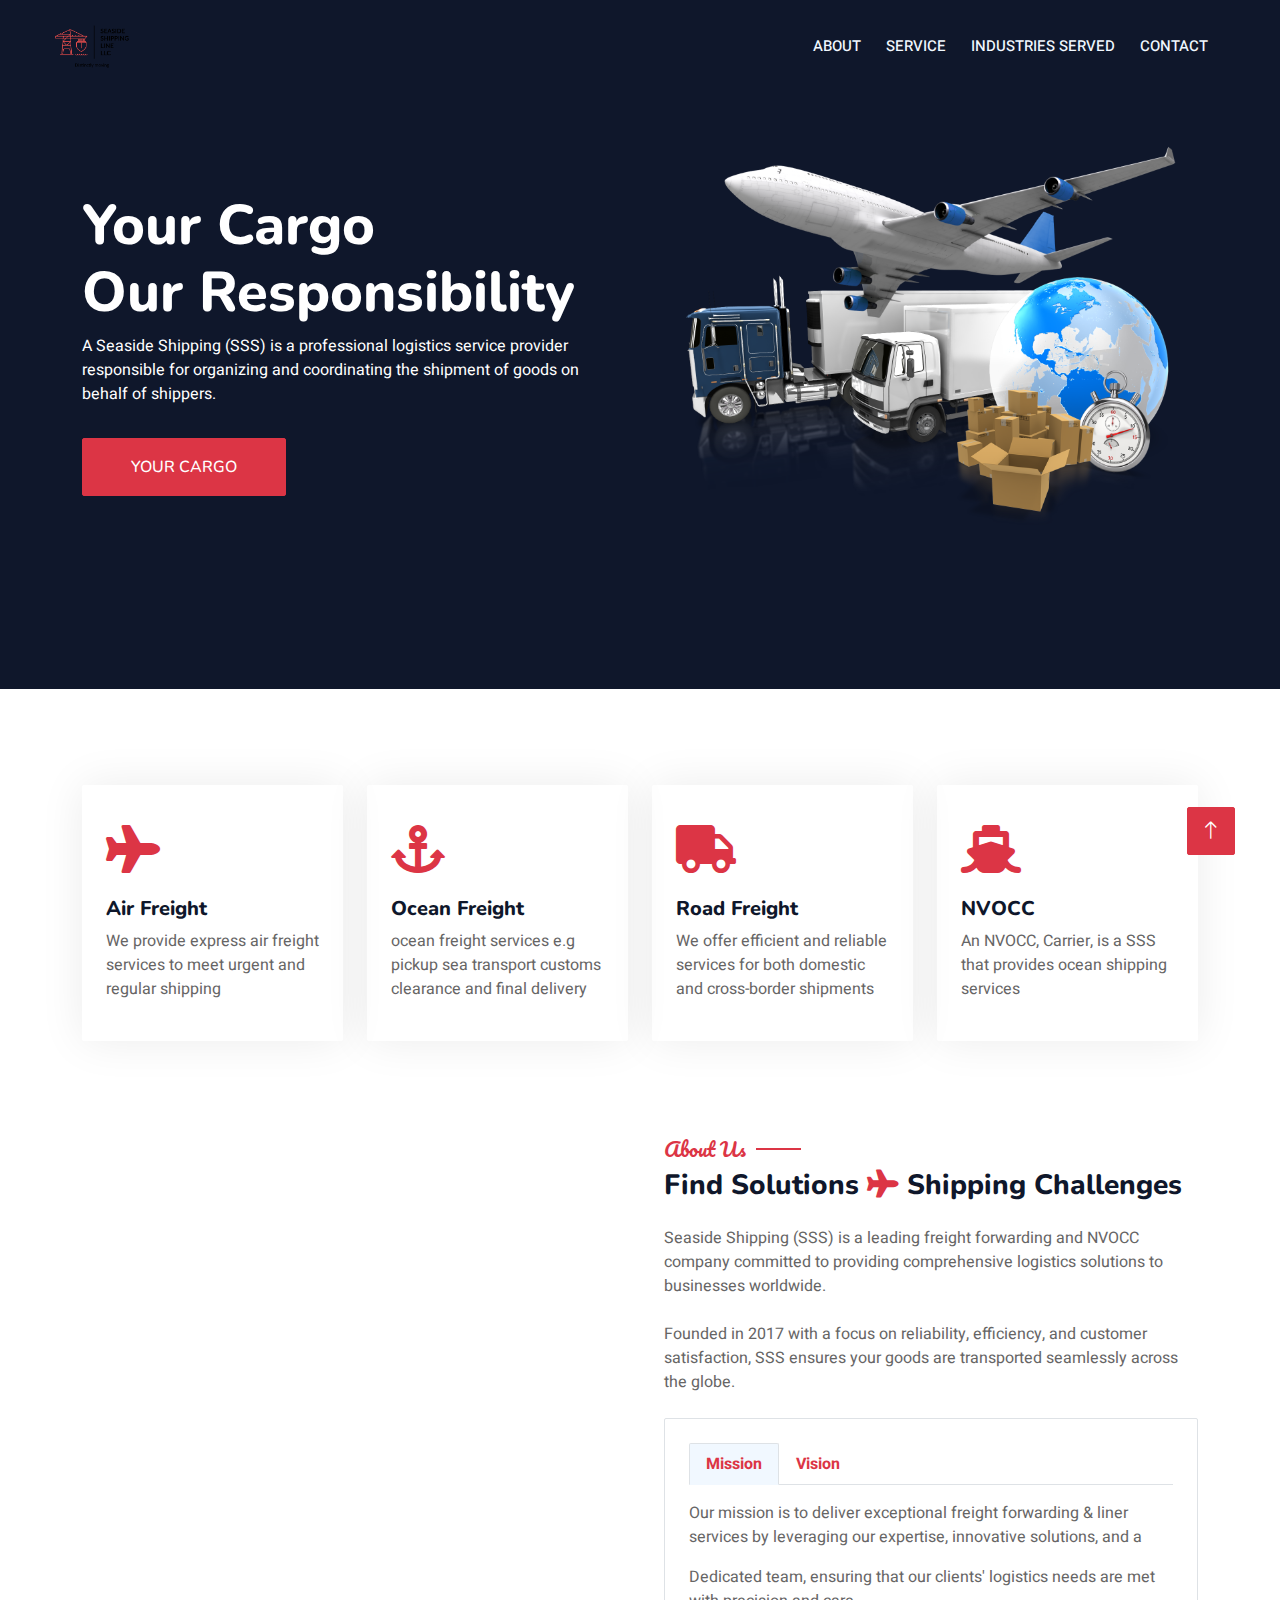
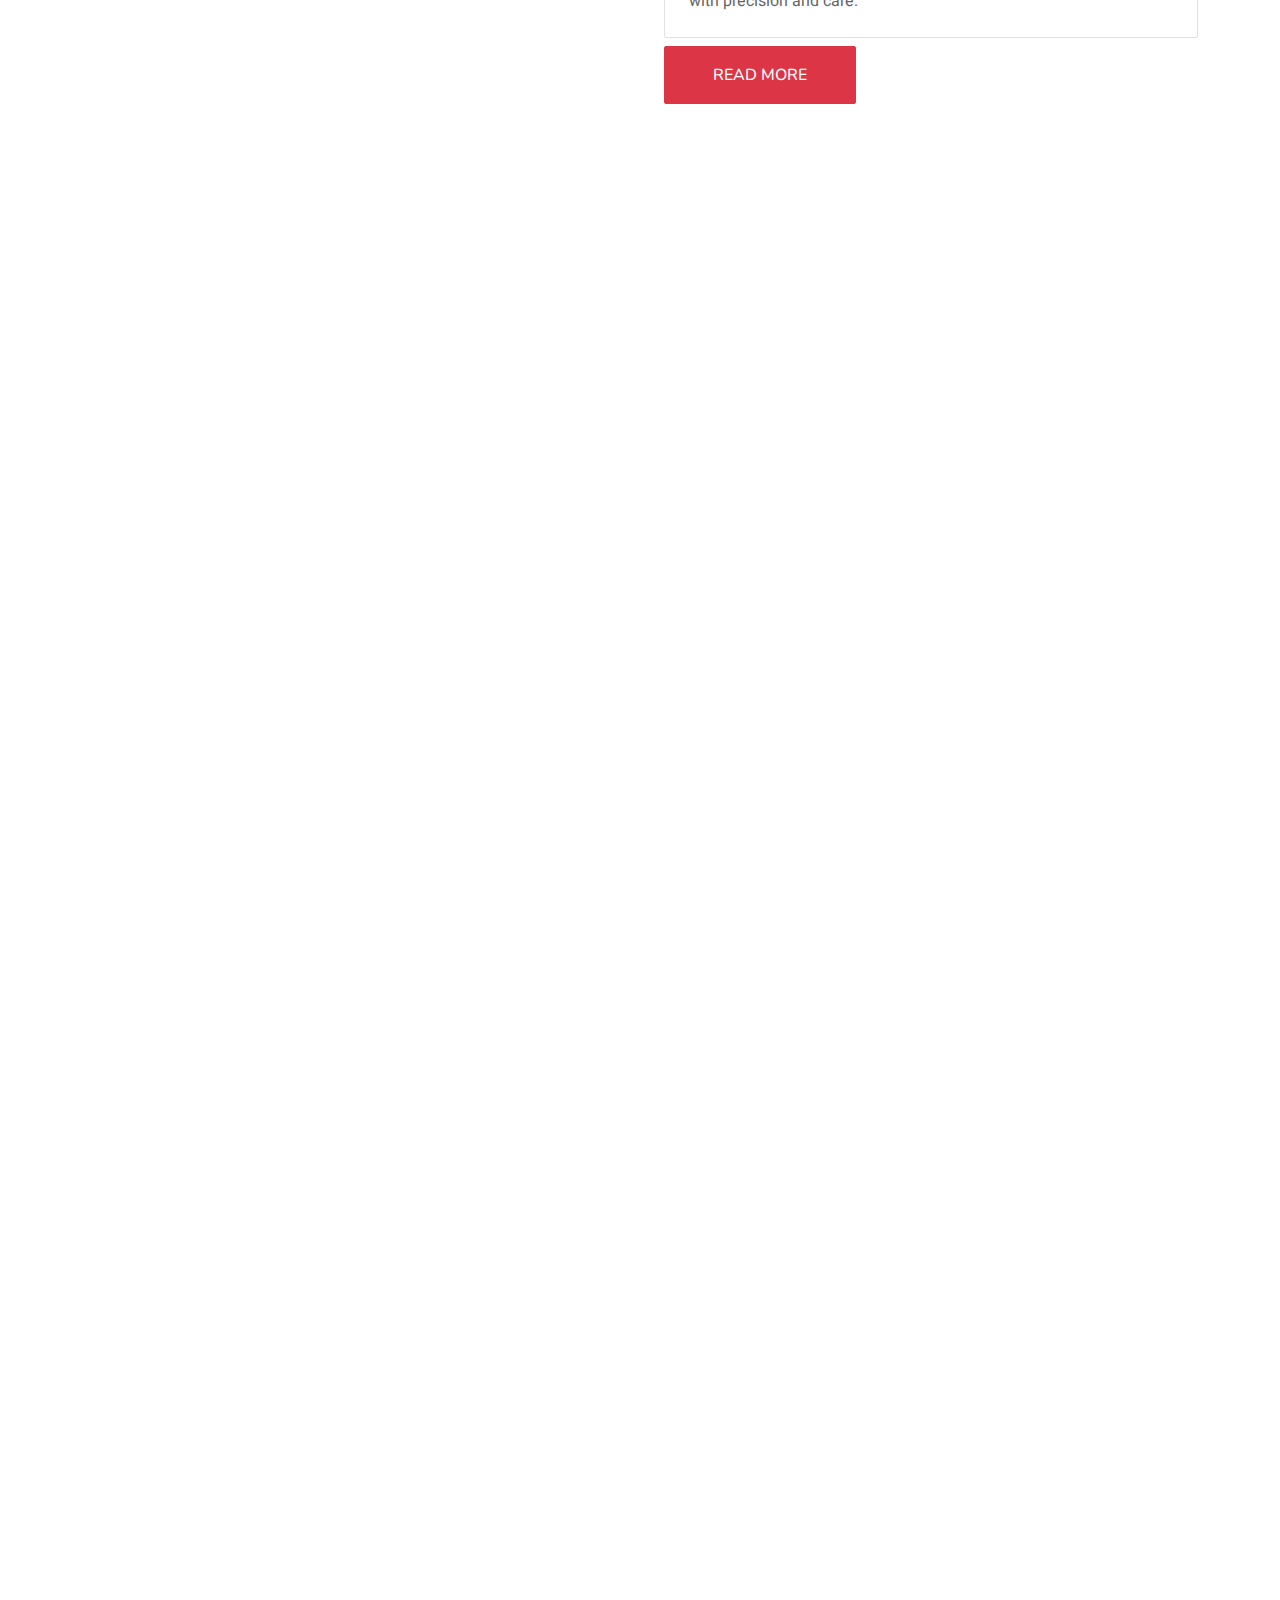
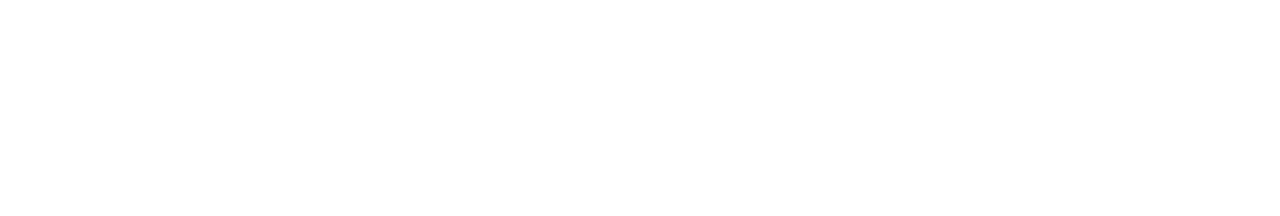
==== index.html @ ffabc904 "uploaded" ====
<!DOCTYPE html>
<html lang="en">

<head>
    <meta charset="utf-8">
    <title>Seaside Shipping</title>
    <meta content="width=device-width, initial-scale=1.0" name="viewport">
    <meta content="" name="keywords">
    <meta content="" name="description">

    <!-- Favicon -->
    <link href="img/favicon.ico" rel="icon">

    <!-- Google Web Fonts -->
    <link rel="preconnect" href="https://fonts.googleapis.com">
    <link rel="preconnect" href="https://fonts.gstatic.com" crossorigin>
    <link href="https://fonts.googleapis.com/css2?family=Heebo:wght@400;500;600&family=Nunito:wght@600;700;800&family=Pacifico&display=swap" rel="stylesheet">

    <!-- Icon Font Stylesheet -->
    <link href="https://cdnjs.cloudflare.com/ajax/libs/font-awesome/5.10.0/css/all.min.css" rel="stylesheet">
    <link href="https://cdn.jsdelivr.net/npm/bootstrap-icons@1.4.1/font/bootstrap-icons.css" rel="stylesheet">

    <!-- Libraries Stylesheet -->
    <link href="lib/animate/animate.min.css" rel="stylesheet">
    <link href="lib/owlcarousel/assets/owl.carousel.min.css" rel="stylesheet">
    <link href="lib/tempusdominus/css/tempusdominus-bootstrap-4.min.css" rel="stylesheet" />

    <!-- Customized Bootstrap Stylesheet -->
    <link href="css/bootstrap.min.css" rel="stylesheet">

    <!-- Template Stylesheet -->
    <link href="css/style.css" rel="stylesheet">
</head>

<body>
    <div class="container-xxl bg-white p-0">
        <!-- Spinner Start -->
        <div id="spinner" class="show bg-white position-fixed translate-middle w-100 vh-100 top-50 start-50 d-flex align-items-center justify-content-center">
            <div class="spinner-border text-danger" style="width: 3rem; height: 3rem;" role="status">
                <span class="sr-only">Loading...</span>
            </div>
        </div>
        <!-- Spinner End -->


        <!-- Navbar & Hero Start -->
        <div class="container-xxl position-relative p-0">
            <nav class="navbar navbar-expand-lg navbar-dark bg-white px-4 px-lg-5 py-3 py-lg-0">
                <a href="index.html" class="navbar-brand p-0">
                    <img src="img/seaside.png" alt="Logo" style="height: 50px;">
                    <!-- <img src="img/seaside.png" alt=""> -->
                    <!-- <h1 class="text-danger m-0"><i class="fa fa-ship me-3"></i>Seaside Shipping</h1> -->
                    <!-- <img src="img/logo.jpeg" alt="Logo"> -->
                </a>
                <button class="navbar-toggler" type="button" data-bs-toggle="collapse" data-bs-target="#navbarCollapse">
                    <span class="fa fa-bars"></span>
                </button>
                <div class="collapse navbar-collapse" id="navbarCollapse">
                    <div class="navbar-nav ms-auto py-0 pe-4">
                        <a href="about.html" class="nav-item nav-link">About</a>
                        <a href="service.html" class="nav-item nav-link">Service</a>
                        <a href="service.html#section" class="nav-item nav-link">Industries Served</a>
                        <!-- <div class="nav-item dropdown">
                            <a href="#" class="nav-link dropdown-toggle" data-bs-toggle="dropdown">Pages</a>
                            <div class="dropdown-menu m-0">
                                <a href="booking.html" class="dropdown-item">Booking</a>
                                <a href="team.html" class="dropdown-item">Our Team</a>
                                <a href="testimonial.html" class="dropdown-item">Testimonial</a>
                            </div>
                        </div> -->
                        <a href="contact.html" class="nav-item nav-link">Contact</a>
                    </div>
                    <!-- <a href="" class="btn btn-danger py-2 px-4">Book A Table</a> -->
                </div>
            </nav>

            <div class="container-xxl py-5 bg-dark hero-header mb-5">
                <div class="container my-5 py-5">
                    <div class="row align-items-center g-5">
                        <div class="col-lg-6 text-center text-lg-start">
                            <h1 class="display-4 text-white animated slideInLeft">Your Cargo<br>Our Responsibility</h1>
                            <p class="text-white animated slideInLeft mb-4 pb-2">A Seaside Shipping (SSS) is a professional logistics service provider responsible for organizing and coordinating the shipment of goods on behalf of shippers.</p>
                            <a href="" class="btn btn-danger py-sm-3 px-sm-5 me-3 animated slideInLeft">Your Cargo</a>
                        </div>
                        <div class="col-lg-6 text-center text-lg-end overflow-hidden">
                            <img class="img-fluid" src="img/hero.png" alt="">
                        </div>
                    </div>
                </div>
            </div>
        </div>
        <!-- Navbar & Hero End -->


        <!-- Service Start -->
        <div class="container-xxl py-5">
            <div class="container">
                <div class="row g-4">
                    <div class="col-lg-3 col-sm-6 wow fadeInUp" data-wow-delay="0.1s">
                        <div class="service-item rounded pt-3">
                            <div class="p-4">
                                <i class="fa fa-3x fa-plane text-danger mb-4"></i>
                                <h5> Air Freight</h5>
                                <p> We provide express air freight services to meet urgent and regular shipping</p>
                            </div>
                        </div>
                    </div>
                    <div class="col-lg-3 col-sm-6 wow fadeInUp" data-wow-delay="0.3s">
                        <div class="service-item rounded pt-3">
                            <div class="p-4">
                                <i class="fa fa-3x fa-anchor text-danger mb-4"></i>
                                <h5> Ocean Freight</h5>
                                <p>ocean freight services e.g pickup sea transport customs clearance and final delivery</p>
                            </div>
                        </div>
                    </div>
                    <div class="col-lg-3 col-sm-6 wow fadeInUp" data-wow-delay="0.5s">
                        <div class="service-item rounded pt-3">
                            <div class="p-4">
                                <i class="fa fa-3x fa-truck text-danger mb-4"></i>
                                <h5> Road Freight</h5>
                                <p> We offer efficient and reliable services for both domestic and cross-border shipments</p>
                            </div>
                        </div>
                    </div>
                    <div class="col-lg-3 col-sm-6 wow fadeInUp" data-wow-delay="0.7s">
                        <div class="service-item rounded pt-3">
                            <div class="p-4">
                                <i class="fa fa-3x fa-ship text-danger mb-4"></i>
                                <h5> NVOCC</h5>
                                <p>An NVOCC, Carrier, is a SSS that provides ocean shipping services</p>
                            </div>
                        </div>
                    </div>
                </div>
            </div>
        </div>
        <!-- Service End -->


        <!-- About Start -->
        <div class="container-xxl py-5">
            <div class="container">
                <div class="row g-5 align-items-center">
                    <div class="col-lg-6">
                        <div class="row g-3">
                            <div class="col-6 text-start">
                                <img class="img-fluid rounded w-100 wow zoomIn" data-wow-delay="0.1s" src="img/about-1.jpg">
                            </div>
                            <div class="col-6 text-start">
                                <img class="img-fluid rounded w-75 wow zoomIn" data-wow-delay="0.3s" src="img/about-2.jpg" style="margin-top: 25%;">
                            </div>
                            <div class="col-6 text-end">
                                <img class="img-fluid rounded w-75 wow zoomIn" data-wow-delay="0.5s" src="img/about-3.jpg">
                            </div>
                            <div class="col-6 text-end">
                                <img class="img-fluid rounded w-100 wow zoomIn" data-wow-delay="0.7s" src="img/about-4.jpg">
                            </div>
                        </div>
                    </div>
                    <div class="col-lg-6">
                        <h5 class="section-title ff-secondary text-start text-danger fw-normal">About Us</h5>
                        <h3 class="mb-4">Find Solutions <i class="fa fa-plane text-danger me-2"></i>Shipping Challenges</h3>
                        <p class="mb-4">Seaside Shipping (SSS) is a leading freight forwarding and NVOCC company committed to providing comprehensive logistics solutions to businesses worldwide.</p>
                        <p class="mb-4">Founded in 2017 with a focus on reliability, efficiency, and customer satisfaction, SSS ensures your goods are transported seamlessly across the globe.</p>
                            <div class="border rounded p-4">
                                <nav>
                                    <div class="nav nav-tabs mb-3" id="nav-tab" role="tablist">
                                        <!-- <button class="nav-link fw-semi-bold active" id="nav-story-tab" data-bs-toggle="tab" data-bs-target="#nav-story" type="button" role="tab" aria-controls="nav-story" aria-selected="true">Story</button> -->
                                        <button class="nav-link fw-semi-bold text-danger active" id="nav-mission-tab" data-bs-toggle="tab" data-bs-target="#nav-mission" type="button" role="tab" aria-controls="nav-mission" aria-selected="true">Mission</button>
                                        <button class="nav-link fw-semi-bold text-danger" id="nav-vision-tab" data-bs-toggle="tab" data-bs-target="#nav-vision" type="button" role="tab" aria-controls="nav-vision" aria-selected="false">Vision</button>
                                    </div>
                                </nav>
                                <div class="tab-content" id="nav-tabContent">
                                    <div class="tab-pane fade show active" id="nav-mission" role="tabpanel" aria-labelledby="nav-mission-tab">
                                        <p>Our mission is to deliver exceptional freight forwarding & liner services by leveraging our expertise, innovative solutions, and a</p>
                                        <p class="mb-0">Dedicated team, ensuring that our clients' logistics needs are met with precision and care.</p>
                                    </div>
                                    <div class="tab-pane fade" id="nav-vision" role="tabpanel" aria-labelledby="nav-vision-tab">
                                        <p>To be the preferred world class freight forwarding & NVOCC partner globally, known for our reliability, efficiency, and customer-centric approach.</p>
                                        <p class="mb-0">We are continuously enhancing our skills and knowledge to cater to the diverse needs of our customers.</p>
                                    </div>
                                </div>
                            </div>
                        <a class="btn btn-danger py-3 px-5 mt-2" href="about.html">Read More</a>
                    </div>
                </div>
            </div>
        </div>
        <!-- About End -->


        <!-- Team Start -->
        <div class="container-xxl pt-5 pb-3">
            <div class="container">
                <div class="text-center wow fadeInUp" data-wow-delay="0.1s">
                    <h5 class="section-title ff-secondary text-center text-danger fw-normal">Our Services</h5>
                    <h1 class="mb-5">Explore Our Services</h1>
                </div>
                <div class="row g-4">
                    <div class="col-lg-3 col-md-6 wow fadeInUp" data-wow-delay="0.1s">
                        <div class="team-item text-center rounded overflow-hidden">
                            <div class="rounded-circle overflow-hidden m-4">
                                <img class="img-fluid" src="img/team-1.jpg" alt="">
                            </div>
                            <h5 class="mb-0">International</h5>
                            <small>Air Transport</small>
                            <div class="d-flex justify-content-center mt-3">
                                <!-- <a class="btn btn-square btn-danger mx-1" href=""><i class="fab fa-facebook-f"></i></a>
                                <a class="btn btn-square btn-danger mx-1" href=""><i class="fab fa-twitter"></i></a>
                                <a class="btn btn-square btn-danger mx-1" href=""><i class="fab fa-instagram"></i></a> -->
                            </div>
                        </div>
                    </div>
                    <div class="col-lg-3 col-md-6 wow fadeInUp" data-wow-delay="0.3s">
                        <div class="team-item text-center rounded overflow-hidden">
                            <div class="rounded-circle overflow-hidden m-4">
                                <img class="img-fluid" src="img/team-2.jpg" alt="">
                            </div>
                            <h5 class="mb-0">International</h5>
                            <small>Shipping</small>
                            <div class="d-flex justify-content-center mt-3">
                                <!-- <a class="btn btn-square btn-danger mx-1" href=""><i class="fab fa-facebook-f"></i></a>
                                <a class="btn btn-square btn-danger mx-1" href=""><i class="fab fa-twitter"></i></a>
                                <a class="btn btn-square btn-danger mx-1" href=""><i class="fab fa-instagram"></i></a> -->
                            </div>
                        </div>
                    </div>
                    <div class="col-lg-3 col-md-6 wow fadeInUp" data-wow-delay="0.5s">
                        <div class="team-item text-center rounded overflow-hidden">
                            <div class="rounded-circle overflow-hidden m-4">
                                <img class="img-fluid" src="img/team-3.jpg" alt="">
                            </div>
                            <h5 class="mb-0">Cross-border</h5>
                            <small>Electricity Business</small>
                            <!-- <div class="d-flex justify-content-center mt-3">
                                <a class="btn btn-square btn-danger mx-1" href=""><i class="fab fa-facebook-f"></i></a>
                                <a class="btn btn-square btn-danger mx-1" href=""><i class="fab fa-twitter"></i></a>
                                <a class="btn btn-square btn-danger mx-1" href=""><i class="fab fa-instagram"></i></a>
                            </div> -->
                        </div>
                    </div>
                    <div class="col-lg-3 col-md-6 wow fadeInUp" data-wow-delay="0.7s">
                        <div class="team-item text-center rounded overflow-hidden">
                            <div class="rounded-circle overflow-hidden m-4">
                                <img class="img-fluid" src="img/team-4.jpg" alt="">
                            </div>
                            <h5 class="mb-0">Warehousing</h5>
                            <small>Logistics</small>
                            <!-- <div class="d-flex justify-content-center mt-3">
                                <a class="btn btn-square btn-danger mx-1" href=""><i class="fab fa-facebook-f"></i></a>
                                <a class="btn btn-square btn-danger mx-1" href=""><i class="fab fa-twitter"></i></a>
                                <a class="btn btn-square btn-danger mx-1" href=""><i class="fab fa-instagram"></i></a>
                            </div> -->
                        </div>
                    </div>
                </div>
            </div>
        </div>
        <!-- Team End -->


        <!-- Menu Start -->
        <!-- <div class="container-xxl py-5">
            <div class="container">
                <div class="text-center wow fadeInUp" data-wow-delay="0.1s">
                    <h5 class="section-title ff-secondary text-center text-danger fw-normal">Food Menu</h5>
                    <h1 class="mb-5">Most Popular Items</h1>
                </div>
                <div class="tab-class text-center wow fadeInUp" data-wow-delay="0.1s">
                    <ul class="nav nav-pills d-inline-flex justify-content-center border-bottom mb-5">
                        <li class="nav-item">
                            <a class="d-flex align-items-center text-start mx-3 ms-0 pb-3 active" data-bs-toggle="pill" href="#tab-1">
                                <i class="fa fa-coffee fa-2x text-danger"></i>
                                <div class="ps-3">
                                    <small class="text-body">Popular</small>
                                    <h6 class="mt-n1 mb-0">Breakfast</h6>
                                </div>
                            </a>
                        </li>
                        <li class="nav-item">
                            <a class="d-flex align-items-center text-start mx-3 pb-3" data-bs-toggle="pill" href="#tab-2">
                                <i class="fa fa-hamburger fa-2x text-danger"></i>
                                <div class="ps-3">
                                    <small class="text-body">Special</small>
                                    <h6 class="mt-n1 mb-0">Launch</h6>
                                </div>
                            </a>
                        </li>
                        <li class="nav-item">
                            <a class="d-flex align-items-center text-start mx-3 me-0 pb-3" data-bs-toggle="pill" href="#tab-3">
                                <i class="fa fa-utensils fa-2x text-danger"></i>
                                <div class="ps-3">
                                    <small class="text-body">Lovely</small>
                                    <h6 class="mt-n1 mb-0">Dinner</h6>
                                </div>
                            </a>
                        </li>
                    </ul>
                    <div class="tab-content">
                        <div id="tab-1" class="tab-pane fade show p-0 active">
                            <div class="row g-4">
                                <div class="col-lg-6">
                                    <div class="d-flex align-items-center">
                                        <img class="flex-shrink-0 img-fluid rounded" src="img/menu-1.jpg" alt="" style="width: 80px;">
                                        <div class="w-100 d-flex flex-column text-start ps-4">
                                            <h5 class="d-flex justify-content-between border-bottom pb-2">
                                                <span>Chicken Burger</span>
                                                <span class="text-danger">$115</span>
                                            </h5>
                                            <small class="fst-italic">Ipsum ipsum clita erat amet dolor justo diam</small>
                                        </div>
                                    </div>
                                </div>
                                <div class="col-lg-6">
                                    <div class="d-flex align-items-center">
                                        <img class="flex-shrink-0 img-fluid rounded" src="img/menu-2.jpg" alt="" style="width: 80px;">
                                        <div class="w-100 d-flex flex-column text-start ps-4">
                                            <h5 class="d-flex justify-content-between border-bottom pb-2">
                                                <span>Chicken Burger</span>
                                                <span class="text-danger">$115</span>
                                            </h5>
                                            <small class="fst-italic">Ipsum ipsum clita erat amet dolor justo diam</small>
                                        </div>
                                    </div>
                                </div>
                                <div class="col-lg-6">
                                    <div class="d-flex align-items-center">
                                        <img class="flex-shrink-0 img-fluid rounded" src="img/menu-3.jpg" alt="" style="width: 80px;">
                                        <div class="w-100 d-flex flex-column text-start ps-4">
                                            <h5 class="d-flex justify-content-between border-bottom pb-2">
                                                <span>Chicken Burger</span>
                                                <span class="text-danger">$115</span>
                                            </h5>
                                            <small class="fst-italic">Ipsum ipsum clita erat amet dolor justo diam</small>
                                        </div>
                                    </div>
                                </div>
                                <div class="col-lg-6">
                                    <div class="d-flex align-items-center">
                                        <img class="flex-shrink-0 img-fluid rounded" src="img/menu-4.jpg" alt="" style="width: 80px;">
                                        <div class="w-100 d-flex flex-column text-start ps-4">
                                            <h5 class="d-flex justify-content-between border-bottom pb-2">
                                                <span>Chicken Burger</span>
                                                <span class="text-danger">$115</span>
                                            </h5>
                                            <small class="fst-italic">Ipsum ipsum clita erat amet dolor justo diam</small>
                                        </div>
                                    </div>
                                </div>
                                <div class="col-lg-6">
                                    <div class="d-flex align-items-center">
                                        <img class="flex-shrink-0 img-fluid rounded" src="img/menu-5.jpg" alt="" style="width: 80px;">
                                        <div class="w-100 d-flex flex-column text-start ps-4">
                                            <h5 class="d-flex justify-content-between border-bottom pb-2">
                                                <span>Chicken Burger</span>
                                                <span class="text-danger">$115</span>
                                            </h5>
                                            <small class="fst-italic">Ipsum ipsum clita erat amet dolor justo diam</small>
                                        </div>
                                    </div>
                                </div>
                                <div class="col-lg-6">
                                    <div class="d-flex align-items-center">
                                        <img class="flex-shrink-0 img-fluid rounded" src="img/menu-6.jpg" alt="" style="width: 80px;">
                                        <div class="w-100 d-flex flex-column text-start ps-4">
                                            <h5 class="d-flex justify-content-between border-bottom pb-2">
                                                <span>Chicken Burger</span>
                                                <span class="text-danger">$115</span>
                                            </h5>
                                            <small class="fst-italic">Ipsum ipsum clita erat amet dolor justo diam</small>
                                        </div>
                                    </div>
                                </div>
                                <div class="col-lg-6">
                                    <div class="d-flex align-items-center">
                                        <img class="flex-shrink-0 img-fluid rounded" src="img/menu-7.jpg" alt="" style="width: 80px;">
                                        <div class="w-100 d-flex flex-column text-start ps-4">
                                            <h5 class="d-flex justify-content-between border-bottom pb-2">
                                                <span>Chicken Burger</span>
                                                <span class="text-danger">$115</span>
                                            </h5>
                                            <small class="fst-italic">Ipsum ipsum clita erat amet dolor justo diam</small>
                                        </div>
                                    </div>
                                </div>
                                <div class="col-lg-6">
                                    <div class="d-flex align-items-center">
                                        <img class="flex-shrink-0 img-fluid rounded" src="img/menu-8.jpg" alt="" style="width: 80px;">
                                        <div class="w-100 d-flex flex-column text-start ps-4">
                                            <h5 class="d-flex justify-content-between border-bottom pb-2">
                                                <span>Chicken Burger</span>
                                                <span class="text-danger">$115</span>
                                            </h5>
                                            <small class="fst-italic">Ipsum ipsum clita erat amet dolor justo diam</small>
                                        </div>
                                    </div>
                                </div>
                            </div>
                        </div>
                        <div id="tab-2" class="tab-pane fade show p-0">
                            <div class="row g-4">
                                <div class="col-lg-6">
                                    <div class="d-flex align-items-center">
                                        <img class="flex-shrink-0 img-fluid rounded" src="img/menu-1.jpg" alt="" style="width: 80px;">
                                        <div class="w-100 d-flex flex-column text-start ps-4">
                                            <h5 class="d-flex justify-content-between border-bottom pb-2">
                                                <span>Chicken Burger</span>
                                                <span class="text-danger">$115</span>
                                            </h5>
                                            <small class="fst-italic">Ipsum ipsum clita erat amet dolor justo diam</small>
                                        </div>
                                    </div>
                                </div>
                                <div class="col-lg-6">
                                    <div class="d-flex align-items-center">
                                        <img class="flex-shrink-0 img-fluid rounded" src="img/menu-2.jpg" alt="" style="width: 80px;">
                                        <div class="w-100 d-flex flex-column text-start ps-4">
                                            <h5 class="d-flex justify-content-between border-bottom pb-2">
                                                <span>Chicken Burger</span>
                                                <span class="text-danger">$115</span>
                                            </h5>
                                            <small class="fst-italic">Ipsum ipsum clita erat amet dolor justo diam</small>
                                        </div>
                                    </div>
                                </div>
                                <div class="col-lg-6">
                                    <div class="d-flex align-items-center">
                                        <img class="flex-shrink-0 img-fluid rounded" src="img/menu-3.jpg" alt="" style="width: 80px;">
                                        <div class="w-100 d-flex flex-column text-start ps-4">
                                            <h5 class="d-flex justify-content-between border-bottom pb-2">
                                                <span>Chicken Burger</span>
                                                <span class="text-danger">$115</span>
                                            </h5>
                                            <small class="fst-italic">Ipsum ipsum clita erat amet dolor justo diam</small>
                                        </div>
                                    </div>
                                </div>
                                <div class="col-lg-6">
                                    <div class="d-flex align-items-center">
                                        <img class="flex-shrink-0 img-fluid rounded" src="img/menu-4.jpg" alt="" style="width: 80px;">
                                        <div class="w-100 d-flex flex-column text-start ps-4">
                                            <h5 class="d-flex justify-content-between border-bottom pb-2">
                                                <span>Chicken Burger</span>
                                                <span class="text-danger">$115</span>
                                            </h5>
                                            <small class="fst-italic">Ipsum ipsum clita erat amet dolor justo diam</small>
                                        </div>
                                    </div>
                                </div>
                                <div class="col-lg-6">
                                    <div class="d-flex align-items-center">
                                        <img class="flex-shrink-0 img-fluid rounded" src="img/menu-5.jpg" alt="" style="width: 80px;">
                                        <div class="w-100 d-flex flex-column text-start ps-4">
                                            <h5 class="d-flex justify-content-between border-bottom pb-2">
                                                <span>Chicken Burger</span>
                                                <span class="text-danger">$115</span>
                                            </h5>
                                            <small class="fst-italic">Ipsum ipsum clita erat amet dolor justo diam</small>
                                        </div>
                                    </div>
                                </div>
                                <div class="col-lg-6">
                                    <div class="d-flex align-items-center">
                                        <img class="flex-shrink-0 img-fluid rounded" src="img/menu-6.jpg" alt="" style="width: 80px;">
                                        <div class="w-100 d-flex flex-column text-start ps-4">
                                            <h5 class="d-flex justify-content-between border-bottom pb-2">
                                                <span>Chicken Burger</span>
                                                <span class="text-danger">$115</span>
                                            </h5>
                                            <small class="fst-italic">Ipsum ipsum clita erat amet dolor justo diam</small>
                                        </div>
                                    </div>
                                </div>
                                <div class="col-lg-6">
                                    <div class="d-flex align-items-center">
                                        <img class="flex-shrink-0 img-fluid rounded" src="img/menu-7.jpg" alt="" style="width: 80px;">
                                        <div class="w-100 d-flex flex-column text-start ps-4">
                                            <h5 class="d-flex justify-content-between border-bottom pb-2">
                                                <span>Chicken Burger</span>
                                                <span class="text-danger">$115</span>
                                            </h5>
                                            <small class="fst-italic">Ipsum ipsum clita erat amet dolor justo diam</small>
                                        </div>
                                    </div>
                                </div>
                                <div class="col-lg-6">
                                    <div class="d-flex align-items-center">
                                        <img class="flex-shrink-0 img-fluid rounded" src="img/menu-8.jpg" alt="" style="width: 80px;">
                                        <div class="w-100 d-flex flex-column text-start ps-4">
                                            <h5 class="d-flex justify-content-between border-bottom pb-2">
                                                <span>Chicken Burger</span>
                                                <span class="text-danger">$115</span>
                                            </h5>
                                            <small class="fst-italic">Ipsum ipsum clita erat amet dolor justo diam</small>
                                        </div>
                                    </div>
                                </div>
                            </div>
                        </div>
                        <div id="tab-3" class="tab-pane fade show p-0">
                            <div class="row g-4">
                                <div class="col-lg-6">
                                    <div class="d-flex align-items-center">
                                        <img class="flex-shrink-0 img-fluid rounded" src="img/menu-1.jpg" alt="" style="width: 80px;">
                                        <div class="w-100 d-flex flex-column text-start ps-4">
                                            <h5 class="d-flex justify-content-between border-bottom pb-2">
                                                <span>Chicken Burger</span>
                                                <span class="text-danger">$115</span>
                                            </h5>
                                            <small class="fst-italic">Ipsum ipsum clita erat amet dolor justo diam</small>
                                        </div>
                                    </div>
                                </div>
                                <div class="col-lg-6">
                                    <div class="d-flex align-items-center">
                                        <img class="flex-shrink-0 img-fluid rounded" src="img/menu-2.jpg" alt="" style="width: 80px;">
                                        <div class="w-100 d-flex flex-column text-start ps-4">
                                            <h5 class="d-flex justify-content-between border-bottom pb-2">
                                                <span>Chicken Burger</span>
                                                <span class="text-danger">$115</span>
                                            </h5>
                                            <small class="fst-italic">Ipsum ipsum clita erat amet dolor justo diam</small>
                                        </div>
                                    </div>
                                </div>
                                <div class="col-lg-6">
                                    <div class="d-flex align-items-center">
                                        <img class="flex-shrink-0 img-fluid rounded" src="img/menu-3.jpg" alt="" style="width: 80px;">
                                        <div class="w-100 d-flex flex-column text-start ps-4">
                                            <h5 class="d-flex justify-content-between border-bottom pb-2">
                                                <span>Chicken Burger</span>
                                                <span class="text-danger">$115</span>
                                            </h5>
                                            <small class="fst-italic">Ipsum ipsum clita erat amet dolor justo diam</small>
                                        </div>
                                    </div>
                                </div>
                                <div class="col-lg-6">
                                    <div class="d-flex align-items-center">
                                        <img class="flex-shrink-0 img-fluid rounded" src="img/menu-4.jpg" alt="" style="width: 80px;">
                                        <div class="w-100 d-flex flex-column text-start ps-4">
                                            <h5 class="d-flex justify-content-between border-bottom pb-2">
                                                <span>Chicken Burger</span>
                                                <span class="text-danger">$115</span>
                                            </h5>
                                            <small class="fst-italic">Ipsum ipsum clita erat amet dolor justo diam</small>
                                        </div>
                                    </div>
                                </div>
                                <div class="col-lg-6">
                                    <div class="d-flex align-items-center">
                                        <img class="flex-shrink-0 img-fluid rounded" src="img/menu-5.jpg" alt="" style="width: 80px;">
                                        <div class="w-100 d-flex flex-column text-start ps-4">
                                            <h5 class="d-flex justify-content-between border-bottom pb-2">
                                                <span>Chicken Burger</span>
                                                <span class="text-danger">$115</span>
                                            </h5>
                                            <small class="fst-italic">Ipsum ipsum clita erat amet dolor justo diam</small>
                                        </div>
                                    </div>
                                </div>
                                <div class="col-lg-6">
                                    <div class="d-flex align-items-center">
                                        <img class="flex-shrink-0 img-fluid rounded" src="img/menu-6.jpg" alt="" style="width: 80px;">
                                        <div class="w-100 d-flex flex-column text-start ps-4">
                                            <h5 class="d-flex justify-content-between border-bottom pb-2">
                                                <span>Chicken Burger</span>
                                                <span class="text-danger">$115</span>
                                            </h5>
                                            <small class="fst-italic">Ipsum ipsum clita erat amet dolor justo diam</small>
                                        </div>
                                    </div>
                                </div>
                                <div class="col-lg-6">
                                    <div class="d-flex align-items-center">
                                        <img class="flex-shrink-0 img-fluid rounded" src="img/menu-7.jpg" alt="" style="width: 80px;">
                                        <div class="w-100 d-flex flex-column text-start ps-4">
                                            <h5 class="d-flex justify-content-between border-bottom pb-2">
                                                <span>Chicken Burger</span>
                                                <span class="text-danger">$115</span>
                                            </h5>
                                            <small class="fst-italic">Ipsum ipsum clita erat amet dolor justo diam</small>
                                        </div>
                                    </div>
                                </div>
                                <div class="col-lg-6">
                                    <div class="d-flex align-items-center">
                                        <img class="flex-shrink-0 img-fluid rounded" src="img/menu-8.jpg" alt="" style="width: 80px;">
                                        <div class="w-100 d-flex flex-column text-start ps-4">
                                            <h5 class="d-flex justify-content-between border-bottom pb-2">
                                                <span>Chicken Burger</span>
                                                <span class="text-danger">$115</span>
                                            </h5>
                                            <small class="fst-italic">Ipsum ipsum clita erat amet dolor justo diam</small>
                                        </div>
                                    </div>
                                </div>
                            </div>
                        </div>
                    </div>
                </div>
            </div>
        </div> -->
        <!-- Menu End -->


        <!-- Reservation Start -->
        <div class="container-xxl py-5 px-0 wow fadeInUp" data-wow-delay="0.1s">
            <div class="row g-0">
                <div class="col-md-6">
                    <div class="video">
                        <button type="button" class="btn-play" data-bs-toggle="modal" data-src="https://www.youtube.com/embed/DWRcNpR6Kdc" data-bs-target="#videoModal">
                            <span></span>
                        </button>
                    </div>
                </div>
                <div class="col-md-6 bg-dark d-flex align-items-center">
                    <div class="p-5 wow fadeInUp" data-wow-delay="0.2s">
                        <h5 class="section-title ff-secondary text-start text-danger fw-normal">Reservation</h5>
                        <h1 class="text-white mb-4">Book A Shipping Online</h1>
                        <form>
                            <div class="row g-3">
                                <div class="col-md-6">
                                    <div class="form-floating">
                                        <input type="text" class="form-control" id="name" placeholder="Your Name">
                                        <label for="name">Your Name</label>
                                    </div>
                                </div>
                                <div class="col-md-6">
                                    <div class="form-floating">
                                        <input type="email" class="form-control" id="email" placeholder="Your Email">
                                        <label for="email">Your Email</label>
                                    </div>
                                </div>
                                <div class="col-md-6">
                                    <div class="form-floating date" id="date3" data-target-input="nearest">
                                        <input type="text" class="form-control datetimepicker-input" id="datetime" placeholder="Date & Time" data-target="#date3" data-toggle="datetimepicker" />
                                        <label for="datetime">Date & Time</label>
                                    </div>
                                </div>
                                <div class="col-md-6">
                                    <div class="form-floating">
                                        <input type="phone" class="form-control" id="phone" placeholder="Phone Number">
                                        <label for="phone">Your Number</label>
                                    </div>
                                </div>
                                <!-- <div class="col-md-6">
                                    <div class="form-floating">
                                        <select class="form-select" id="select1">
                                          <option value="1">People 1</option>
                                          <option value="2">People 2</option>
                                          <option value="3">People 3</option>
                                        </select>
                                        <label for="select1">No Of People</label>
                                      </div>
                                </div> -->
                                <div class="col-12">
                                    <div class="form-floating">
                                        <textarea class="form-control" placeholder="Special Request" id="message" style="height: 100px"></textarea>
                                        <label for="message">Special Request</label>
                                    </div>
                                </div>
                                <div class="col-12">
                                    <button class="btn btn-danger w-100 py-3" type="submit">Book Now</button>
                                </div>
                            </div>
                        </form>
                    </div>
                </div>
            </div>
        </div>

        <div class="modal fade" id="videoModal" tabindex="-1" aria-labelledby="exampleModalLabel" aria-hidden="true">
            <div class="modal-dialog">
                <div class="modal-content rounded-0">
                    <div class="modal-header">
                        <h5 class="modal-title" id="exampleModalLabel">Youtube Video</h5>
                        <button type="button" class="btn-close" data-bs-dismiss="modal" aria-label="Close"></button>
                    </div>
                    <div class="modal-body">
                        <!-- 16:9 aspect ratio -->
                        <div class="ratio ratio-16x9">
                            <iframe class="embed-responsive-item" src="" id="video" allowfullscreen allowscriptaccess="always"
                                allow="autoplay"></iframe>
                        </div>
                    </div>
                </div>
            </div>
        </div>
        <!-- Reservation Start -->


        <!-- Team Start -->
        <!-- <div class="container-xxl pt-5 pb-3">
            <div class="container">
                <div class="text-center wow fadeInUp" data-wow-delay="0.1s">
                    <h5 class="section-title ff-secondary text-center text-danger fw-normal">Team Members</h5>
                    <h1 class="mb-5">Our Master Chefs</h1>
                </div>
                <div class="row g-4">
                    <div class="col-lg-3 col-md-6 wow fadeInUp" data-wow-delay="0.1s">
                        <div class="team-item text-center rounded overflow-hidden">
                            <div class="rounded-circle overflow-hidden m-4">
                                <img class="img-fluid" src="img/team-1.jpg" alt="">
                            </div>
                            <h5 class="mb-0">Full Name</h5>
                            <small>Designation</small>
                            <div class="d-flex justify-content-center mt-3">
                                <a class="btn btn-square btn-danger mx-1" href=""><i class="fab fa-facebook-f"></i></a>
                                <a class="btn btn-square btn-danger mx-1" href=""><i class="fab fa-twitter"></i></a>
                                <a class="btn btn-square btn-danger mx-1" href=""><i class="fab fa-instagram"></i></a>
                            </div>
                        </div>
                    </div>
                    <div class="col-lg-3 col-md-6 wow fadeInUp" data-wow-delay="0.3s">
                        <div class="team-item text-center rounded overflow-hidden">
                            <div class="rounded-circle overflow-hidden m-4">
                                <img class="img-fluid" src="img/team-2.jpg" alt="">
                            </div>
                            <h5 class="mb-0">Full Name</h5>
                            <small>Designation</small>
                            <div class="d-flex justify-content-center mt-3">
                                <a class="btn btn-square btn-danger mx-1" href=""><i class="fab fa-facebook-f"></i></a>
                                <a class="btn btn-square btn-danger mx-1" href=""><i class="fab fa-twitter"></i></a>
                                <a class="btn btn-square btn-danger mx-1" href=""><i class="fab fa-instagram"></i></a>
                            </div>
                        </div>
                    </div>
                    <div class="col-lg-3 col-md-6 wow fadeInUp" data-wow-delay="0.5s">
                        <div class="team-item text-center rounded overflow-hidden">
                            <div class="rounded-circle overflow-hidden m-4">
                                <img class="img-fluid" src="img/team-3.jpg" alt="">
                            </div>
                            <h5 class="mb-0">Full Name</h5>
                            <small>Designation</small>
                            <div class="d-flex justify-content-center mt-3">
                                <a class="btn btn-square btn-danger mx-1" href=""><i class="fab fa-facebook-f"></i></a>
                                <a class="btn btn-square btn-danger mx-1" href=""><i class="fab fa-twitter"></i></a>
                                <a class="btn btn-square btn-danger mx-1" href=""><i class="fab fa-instagram"></i></a>
                            </div>
                        </div>
                    </div>
                    <div class="col-lg-3 col-md-6 wow fadeInUp" data-wow-delay="0.7s">
                        <div class="team-item text-center rounded overflow-hidden">
                            <div class="rounded-circle overflow-hidden m-4">
                                <img class="img-fluid" src="img/team-4.jpg" alt="">
                            </div>
                            <h5 class="mb-0">Full Name</h5>
                            <small>Designation</small>
                            <div class="d-flex justify-content-center mt-3">
                                <a class="btn btn-square btn-danger mx-1" href=""><i class="fab fa-facebook-f"></i></a>
                                <a class="btn btn-square btn-danger mx-1" href=""><i class="fab fa-twitter"></i></a>
                                <a class="btn btn-square btn-danger mx-1" href=""><i class="fab fa-instagram"></i></a>
                            </div>
                        </div>
                    </div>
                </div>
            </div>
        </div> -->
        <!-- Team End -->


        <!-- Testimonial Start -->
        <!-- <div class="container-xxl py-5 wow fadeInUp" data-wow-delay="0.1s">
            <div class="container">
                <div class="text-center">
                    <h5 class="section-title ff-secondary text-center text-danger fw-normal">Testimonial</h5>
                    <h1 class="mb-5">Our Clients Say!!!</h1>
                </div>
                <div class="owl-carousel testimonial-carousel">
                    <div class="testimonial-item bg-transparent border rounded p-4">
                        <i class="fa fa-quote-left fa-2x text-danger mb-3"></i>
                        <p>Dolor et eos labore, stet justo sed est sed. Diam sed sed dolor stet amet eirmod eos labore diam</p>
                        <div class="d-flex align-items-center">
                            <img class="img-fluid flex-shrink-0 rounded-circle" src="img/testimonial-1.jpg" style="width: 50px; height: 50px;">
                            <div class="ps-3">
                                <h5 class="mb-1">Client Name</h5>
                                <small>Profession</small>
                            </div>
                        </div>
                    </div>
                    <div class="testimonial-item bg-transparent border rounded p-4">
                        <i class="fa fa-quote-left fa-2x text-danger mb-3"></i>
                        <p>Dolor et eos labore, stet justo sed est sed. Diam sed sed dolor stet amet eirmod eos labore diam</p>
                        <div class="d-flex align-items-center">
                            <img class="img-fluid flex-shrink-0 rounded-circle" src="img/testimonial-2.jpg" style="width: 50px; height: 50px;">
                            <div class="ps-3">
                                <h5 class="mb-1">Client Name</h5>
                                <small>Profession</small>
                            </div>
                        </div>
                    </div>
                    <div class="testimonial-item bg-transparent border rounded p-4">
                        <i class="fa fa-quote-left fa-2x text-danger mb-3"></i>
                        <p>Dolor et eos labore, stet justo sed est sed. Diam sed sed dolor stet amet eirmod eos labore diam</p>
                        <div class="d-flex align-items-center">
                            <img class="img-fluid flex-shrink-0 rounded-circle" src="img/testimonial-3.jpg" style="width: 50px; height: 50px;">
                            <div class="ps-3">
                                <h5 class="mb-1">Client Name</h5>
                                <small>Profession</small>
                            </div>
                        </div>
                    </div>
                    <div class="testimonial-item bg-transparent border rounded p-4">
                        <i class="fa fa-quote-left fa-2x text-danger mb-3"></i>
                        <p>Dolor et eos labore, stet justo sed est sed. Diam sed sed dolor stet amet eirmod eos labore diam</p>
                        <div class="d-flex align-items-center">
                            <img class="img-fluid flex-shrink-0 rounded-circle" src="img/testimonial-4.jpg" style="width: 50px; height: 50px;">
                            <div class="ps-3">
                                <h5 class="mb-1">Client Name</h5>
                                <small>Profession</small>
                            </div>
                        </div>
                    </div>
                </div>
            </div>
        </div> -->
        <!-- Testimonial End -->
        

        <!-- Footer Start -->
        <div class="container-fluid bg-dark text-light footer pt-5 mt-5 wow fadeIn" data-wow-delay="0.1s">
            <div class="container py-5">
                <div class="row g-5">
                    <div class="col-lg-3 col-md-6">
                        <h4 class="section-title ff-secondary text-start text-danger fw-normal mb-4">SSS</h4>
                        <a class="btn btn-link" href="about.html">About Us</a>
                        <a class="btn btn-link" href="service.html">Services</a>
                        <a class="btn btn-link" href="service.html#section">Industries Served</a>
                        <a class="btn btn-link" href="contact.html">Contact Us</a>
                    </div>
                    <div class="col-lg-3 col-md-6">
                        <h4 class="section-title ff-secondary text-start text-danger fw-normal mb-4">Contact</h4>
                        <p class="mb-2"><i class="fa fa-map-marker-alt me-3"></i> Office No: 721, Sheikha Mariam Building, Al Maktoum Rd, Baniyas 
                            square, Deira, Dubai, UAE.</p>
                        <p class="mb-2"><i class="fa fa-phone-alt me-3"></i>+00971521666371</p>
                        <p class="mb-2"><i class="fa fa-envelope me-3"></i>info@seasideshipping.com</p>
                        <div class="d-flex pt-2">
                            <a class="btn btn-outline-light btn-social" href=""><i class="fab fa-facebook-f"></i></a>
                            <a class="btn btn-outline-light btn-social" href=""><i class="fab fa-instagram"></i></a>
                            <a class="btn btn-outline-light btn-social" href="https://www.linkedin.com/company/seaside-shipping-line-llc/"><i class="fab fa-linkedin-in"></i></a>
                        </div>
                    </div>
                    <div class="col-lg-3 col-md-6">
                        <h4 class="section-title ff-secondary text-start text-danger fw-normal mb-4">Opening</h4>
                        <h5 class="text-light fw-normal">Monday - Saturday</h5>
                        <p>8:30AM - 5:30PM</p>
                        <h5 class="text-light fw-normal">Sunday</h5>
                        <p>Holiday</p>
                    </div>
                    <div class="col-lg-3 col-md-6">
                        <h4 class="section-title ff-secondary text-start text-danger fw-normal mb-4">Newsletter</h4>
                        <p>Stay updated with the latest in tech.</p>
                        <div class="position-relative mx-auto" style="max-width: 400px;">
                            <input class="form-control border-danger w-100 py-3 ps-4 pe-5" type="text" placeholder="Your email">
                            <button type="button" class="btn btn-danger py-2 position-absolute top-0 end-0 mt-2 me-2">SignUp</button>
                        </div>
                    </div>
                </div>
            </div>
            <div class="container">
                <div class="copyright">
                    <div class="row">
                        <div class="col-md-6 text-center text-md-start mb-3 mb-md-0">
                            &copy; <a class="border-bottom" href="#">SEASIDE SHIPPING</a>, All Right Reserved. 
							
							<!--/*** This template is free as long as you keep the footer author’s credit link/attribution link/backlink. If you'd like to use the template without the footer author’s credit link/attribution link/backlink, you can purchase the Credit Removal License from "https://htmlcodex.com/credit-removal". Thank you for your support. ***/-->
							<!-- Designed By <a class="border-bottom" href="https://htmlcodex.com">HTML Codex</a> -->
                        </div>
                        <div class="col-md-6 text-center text-md-end">
                            <div class="footer-menu">
                                <a href="">Home</a>
                                <a href="">Cookies</a>
                                <a href="">Help</a>
                                <a href="">FQAs</a>
                            </div>
                        </div>
                    </div>
                </div>
            </div>
        </div>
        <!-- Footer End -->


        <!-- Back to Top -->
        <a href="#" class="btn btn-lg btn-danger btn-lg-square back-to-top"><i class="bi bi-arrow-up"></i></a>
    </div>

    <!-- JavaScript Libraries -->
    <script src="https://code.jquery.com/jquery-3.4.1.min.js"></script>
    <script src="https://cdn.jsdelivr.net/npm/bootstrap@5.0.0/dist/js/bootstrap.bundle.min.js"></script>
    <script src="lib/wow/wow.min.js"></script>
    <script src="lib/easing/easing.min.js"></script>
    <script src="lib/waypoints/waypoints.min.js"></script>
    <script src="lib/counterup/counterup.min.js"></script>
    <script src="lib/owlcarousel/owl.carousel.min.js"></script>
    <script src="lib/tempusdominus/js/moment.min.js"></script>
    <script src="lib/tempusdominus/js/moment-timezone.min.js"></script>
    <script src="lib/tempusdominus/js/tempusdominus-bootstrap-4.min.js"></script>

    <!-- Template Javascript -->
    <script src="js/main.js"></script>
</body>

</html>
---- css/style.css ----
/********** Template CSS **********/
:root {
    --danger: #DC3545;
    /* --danger: #4acfff; */
    --light: #F1F8FF;
    --dark: #0F172B;
}

.ff-secondary {
    font-family: 'Pacifico', cursive;
}

.fw-medium {
    font-weight: 600 !important;
}

.fw-semi-bold {
    font-weight: 700 !important;
}

.back-to-top {
    position: fixed;
    display: none;
    right: 45px;
    bottom: 45px;
    z-index: 99;
}


/*** Spinner ***/
#spinner {
    opacity: 0;
    visibility: hidden;
    transition: opacity .5s ease-out, visibility 0s linear .5s;
    z-index: 99999;
}

#spinner.show {
    transition: opacity .5s ease-out, visibility 0s linear 0s;
    visibility: visible;
    opacity: 1;
}


/*** Button ***/
.btn {
    font-family: 'Nunito', sans-serif;
    font-weight: 500;
    text-transform: uppercase;
    transition: .5s;
}

.btn.btn-danger,
.btn.btn-secondary {
    color: #FFFFFF;
}

.btn-square {
    width: 38px;
    height: 38px;
}

.btn-sm-square {
    width: 32px;
    height: 32px;
}

.btn-lg-square {
    width: 48px;
    height: 48px;
}

.btn-square,
.btn-sm-square,
.btn-lg-square {
    padding: 0;
    display: flex;
    align-items: center;
    justify-content: center;
    font-weight: normal;
    border-radius: 2px;
}


/*** Navbar ***/
.navbar-dark .navbar-nav .nav-link {
    position: relative;
    margin-left: 25px;
    padding: 35px 0;
    font-size: 15px;
    color: var(--light) !important;
    text-transform: uppercase;
    font-weight: 500;
    outline: none;
    transition: .5s;
}

.sticky-top.navbar-dark .navbar-nav .nav-link {
    padding: 20px 0;
}

.navbar-dark .navbar-nav .nav-link:hover,
.navbar-dark .navbar-nav .nav-link.active {
    color: var(--danger) !important;
}

.navbar-dark .navbar-brand img {
    max-height: 60px;
    transition: .5s;
}

.sticky-top.navbar-dark .navbar-brand img {
    max-height: 45px;
}

@media (max-width: 991.98px) {
    .sticky-top.navbar-dark {
        position: relative;
    }

    .navbar-dark .navbar-collapse {
        margin-top: 15px;
        border-top: 1px solid rgba(255, 255, 255, .1)
    }

    .navbar-dark .navbar-nav .nav-link,
    .sticky-top.navbar-dark .navbar-nav .nav-link {
        padding: 10px 0;
        margin-left: 0;
    }

    .navbar-dark .navbar-brand img {
        max-height: 150px;
        width: 400px;
    }
}

@media (min-width: 992px) {
    .navbar-dark {
        position: absolute;
        width: 100%;
        top: 0;
        left: 0;
        z-index: 999;
        background: transparent !important;
    }
    
    .sticky-top.navbar-dark {
        position: fixed;
        background: var(--dark) !important;
    }
}


/*** Hero Header ***/
.hero-header {
    background: linear-gradient(rgba(15, 23, 43, .9), rgba(15, 23, 43, .9)), url(../img/bg-hero.jpeg);
    background-position: center center;
    background-repeat: no-repeat;
    background-size: cover;
}

.hero-header img {
    animation: imgRotate 50s linear infinite;
}

@keyframes imgRotate { 
    100% { 
        transform: rotate(360deg); 
    } 
}

.breadcrumb-item + .breadcrumb-item::before {
    color: rgba(255, 255, 255, .5);
}


/*** Section Title ***/
.section-title {
    position: relative;
    display: inline-block;
}

.section-title::before {
    position: absolute;
    content: "";
    width: 45px;
    height: 2px;
    top: 50%;
    left: -55px;
    margin-top: -1px;
    background: var(--danger);
}

.section-title::after {
    position: absolute;
    content: "";
    width: 45px;
    height: 2px;
    top: 50%;
    right: -55px;
    margin-top: -1px;
    background: var(--danger);
}

.section-title.text-start::before,
.section-title.text-end::after {
    display: none;
}


/*** Service ***/
.service-item {
    box-shadow: 0 0 45px rgba(0, 0, 0, .08);
    transition: .5s;
}

.service-item:hover {
    background: var(--danger);
}

.service-item * {
    transition: .5s;
}

.service-item:hover * {
    color: var(--light) !important;
}


/*** Food Menu ***/
.nav-pills .nav-item .active {
    border-bottom: 2px solid var(--danger);
}


/*** Youtube Video ***/
.video {
    position: relative;
    height: 100%;
    min-height: 500px;
    background: linear-gradient(rgba(15, 23, 43, .1), rgba(15, 23, 43, .1)), url(../img/video.jpg);
    background-position: center center;
    background-repeat: no-repeat;
    background-size: cover;
}

.video .btn-play {
    position: absolute;
    z-index: 3;
    top: 50%;
    left: 50%;
    transform: translateX(-50%) translateY(-50%);
    box-sizing: content-box;
    display: block;
    width: 32px;
    height: 44px;
    border-radius: 50%;
    border: none;
    outline: none;
    padding: 18px 20px 18px 28px;
}

.video .btn-play:before {
    content: "";
    position: absolute;
    z-index: 0;
    left: 50%;
    top: 50%;
    transform: translateX(-50%) translateY(-50%);
    display: block;
    width: 100px;
    height: 100px;
    background: var(--danger);
    border-radius: 50%;
    animation: pulse-border 1500ms ease-out infinite;
}

.video .btn-play:after {
    content: "";
    position: absolute;
    z-index: 1;
    left: 50%;
    top: 50%;
    transform: translateX(-50%) translateY(-50%);
    display: block;
    width: 100px;
    height: 100px;
    background: var(--danger);
    border-radius: 50%;
    transition: all 200ms;
}

.video .btn-play img {
    position: relative;
    z-index: 3;
    max-width: 100%;
    width: auto;
    height: auto;
}

.video .btn-play span {
    display: block;
    position: relative;
    z-index: 3;
    width: 0;
    height: 0;
    border-left: 32px solid var(--dark);
    border-top: 22px solid transparent;
    border-bottom: 22px solid transparent;
}

@keyframes pulse-border {
    0% {
        transform: translateX(-50%) translateY(-50%) translateZ(0) scale(1);
        opacity: 1;
    }

    100% {
        transform: translateX(-50%) translateY(-50%) translateZ(0) scale(1.5);
        opacity: 0;
    }
}

#videoModal {
    z-index: 99999;
}

#videoModal .modal-dialog {
    position: relative;
    max-width: 800px;
    margin: 60px auto 0 auto;
}

#videoModal .modal-body {
    position: relative;
    padding: 0px;
}

#videoModal .close {
    position: absolute;
    width: 30px;
    height: 30px;
    right: 0px;
    top: -30px;
    z-index: 999;
    font-size: 30px;
    font-weight: normal;
    color: #FFFFFF;
    background: #000000;
    opacity: 1;
}


/*** Team ***/
.team-item {
    box-shadow: 0 0 45px rgba(0, 0, 0, .08);
    height: calc(100% - 38px);
    transition: .5s;
}

.team-item img {
    transition: .5s;
}

.team-item:hover img {
    transform: scale(1.1);
}

.team-item:hover {
    height: 100%;
}

.team-item .btn {
    border-radius: 38px 38px 0 0;
}


/*** Testimonial ***/
.testimonial-carousel .owl-item .testimonial-item,
.testimonial-carousel .owl-item.center .testimonial-item * {
    transition: .5s;
}

.testimonial-carousel .owl-item.center .testimonial-item {
    background: var(--danger) !important;
    border-color: var(--danger) !important;
}

.testimonial-carousel .owl-item.center .testimonial-item * {
    color: var(--light) !important;
}

.testimonial-carousel .owl-dots {
    margin-top: 24px;
    display: flex;
    align-items: flex-end;
    justify-content: center;
}

.testimonial-carousel .owl-dot {
    position: relative;
    display: inline-block;
    margin: 0 5px;
    width: 15px;
    height: 15px;
    border: 1px solid #CCCCCC;
    border-radius: 15px;
    transition: .5s;
}

.testimonial-carousel .owl-dot.active {
    background: var(--danger);
    border-color: var(--danger);
}


/*** Footer ***/
.footer .btn.btn-social {
    margin-right: 5px;
    width: 35px;
    height: 35px;
    display: flex;
    align-items: center;
    justify-content: center;
    color: var(--light);
    border: 1px solid #FFFFFF;
    border-radius: 35px;
    transition: .3s;
}

.footer .btn.btn-social:hover {
    color: var(--danger);
}

.footer .btn.btn-link {
    display: block;
    margin-bottom: 5px;
    padding: 0;
    text-align: left;
    color: #FFFFFF;
    font-size: 15px;
    font-weight: normal;
    text-transform: capitalize;
    transition: .3s;
}

.footer .btn.btn-link::before {
    position: relative;
    content: "\f105";
    font-family: "Font Awesome 5 Free";
    font-weight: 900;
    margin-right: 10px;
}

.footer .btn.btn-link:hover {
    letter-spacing: 1px;
    box-shadow: none;
}

.footer .copyright {
    padding: 25px 0;
    font-size: 15px;
    border-top: 1px solid rgba(256, 256, 256, .1);
}

.footer .copyright a {
    color: var(--light);
}

.footer .footer-menu a {
    margin-right: 15px;
    padding-right: 15px;
    border-right: 1px solid rgba(255, 255, 255, .1);
}

.footer .footer-menu a:last-child {
    margin-right: 0;
    padding-right: 0;
    border-right: none;
}

.product-item .product-overlay {
    position: absolute;
    width: 100%;
    height: 0;
    top: 0;
    left: 0;
    display: flex;
    align-items: center;
    justify-content: center;
    background: rgba(0, 0, 0, .5);
    overflow: hidden;
    opacity: 0;
    transition: .5s;
}

.product-item:hover .product-overlay {
    height: 100%;
    opacity: 1;
}

.img-twice::before {
    position: absolute;
    content: "";
    width: 60%;
    height: 80%;
    top: 10%;
    left: 20%;
    background: var(--danger);
    border: 25px solid var(--light);
    border-radius: 6px;
    z-index: -1;
}

.custom-logo {
    height: 50px; /* Adjust as needed */
}
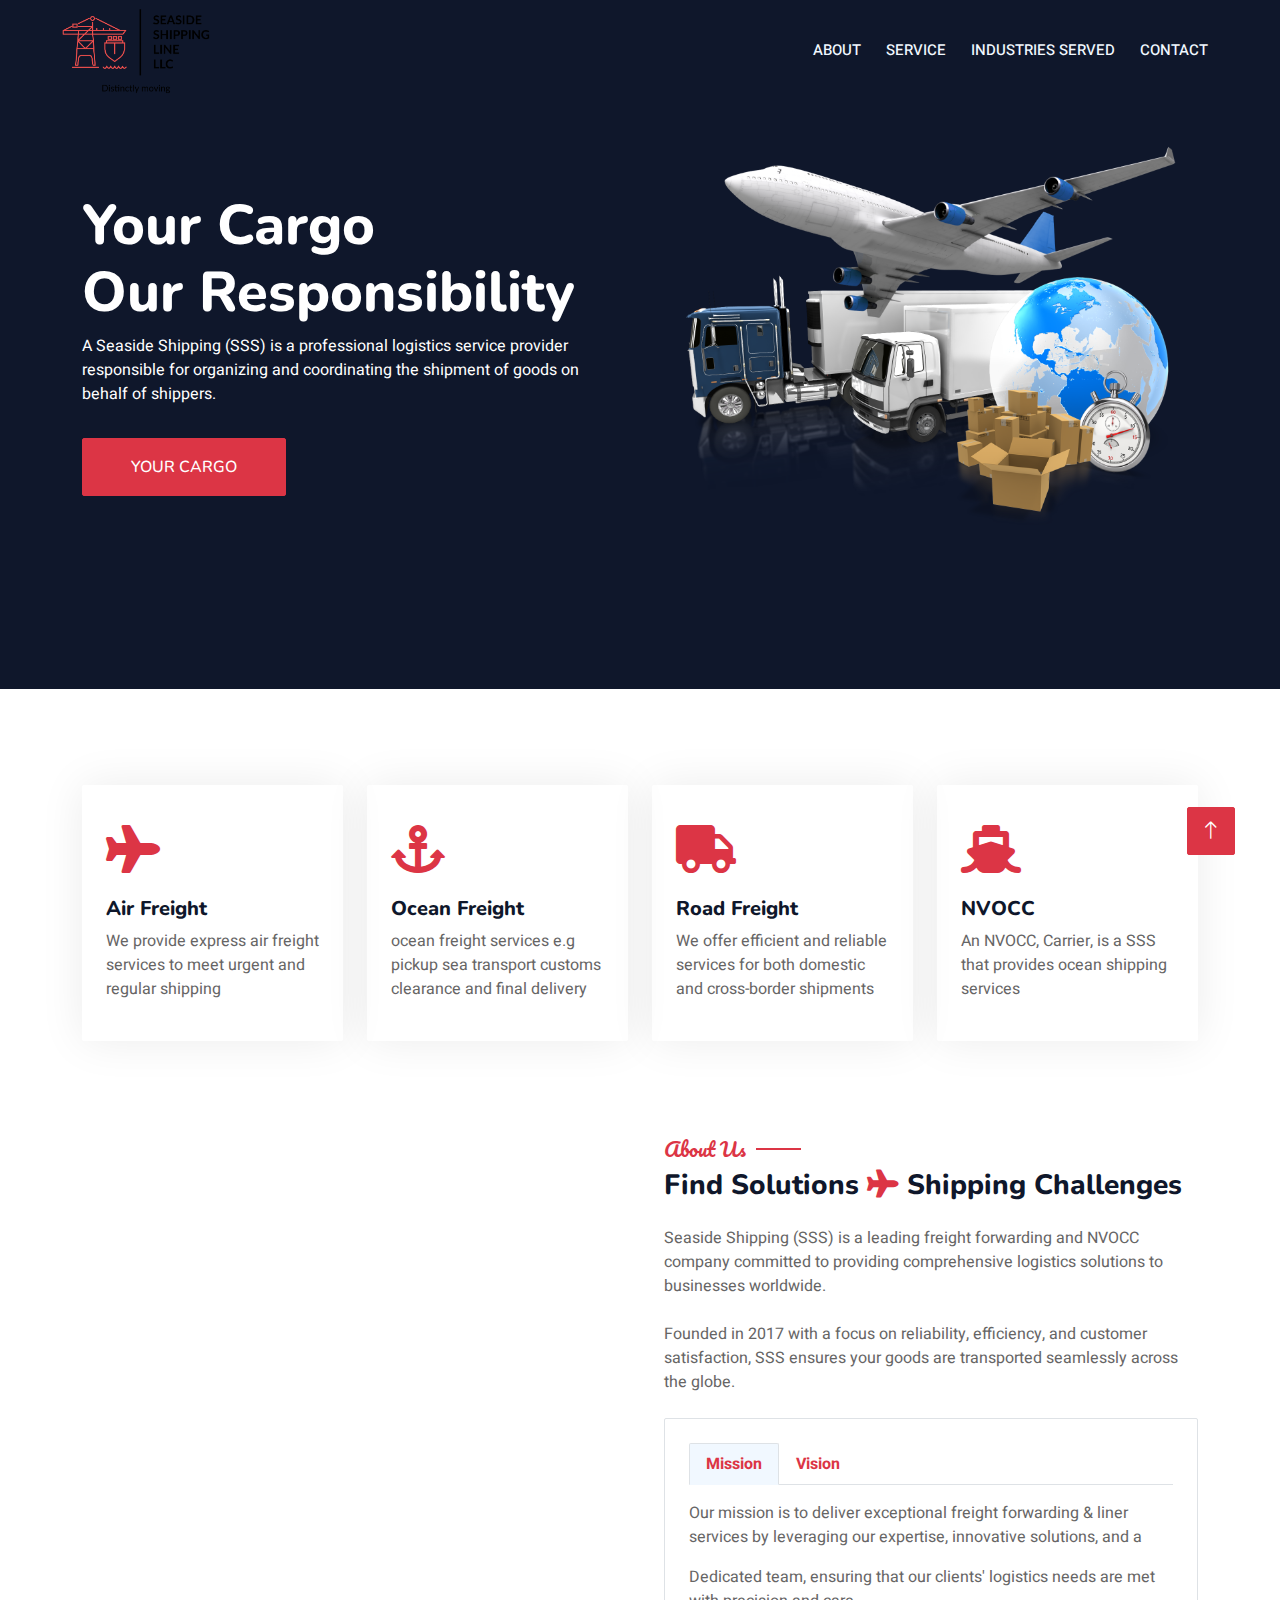
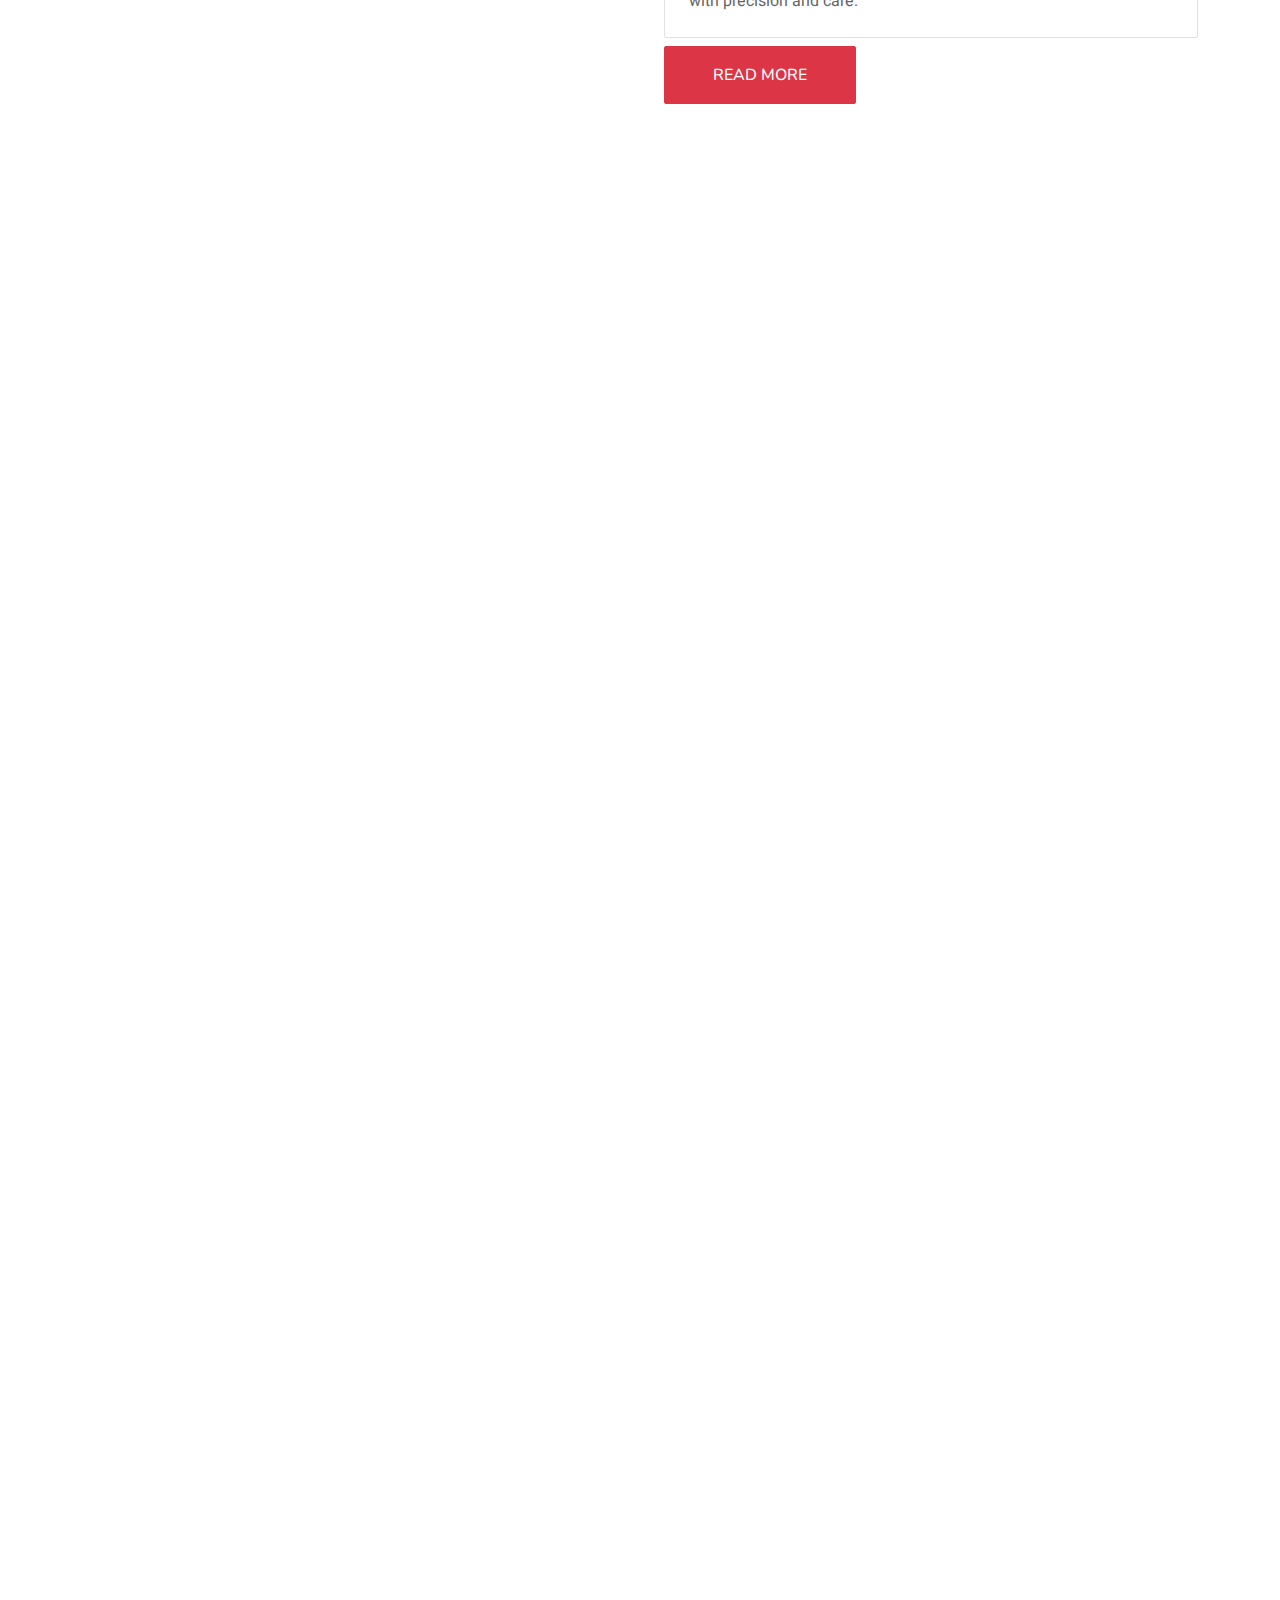
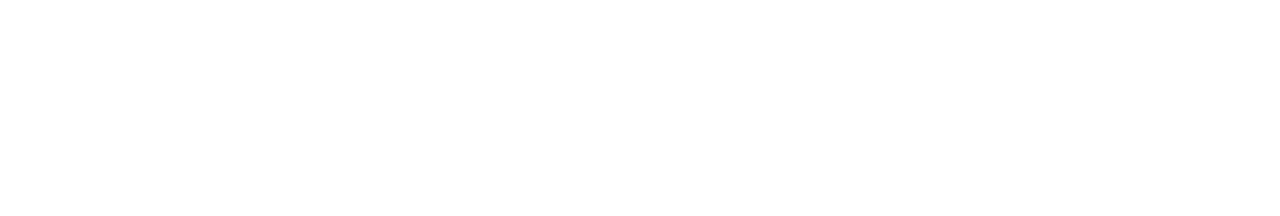
==== commit 02f7d506: "customized more theme" ====
--- a/index.html
+++ b/index.html
@@ -47,7 +47,7 @@
         <div class="container-xxl position-relative p-0">
             <nav class="navbar navbar-expand-lg navbar-dark bg-white px-4 px-lg-5 py-3 py-lg-0">
                 <a href="index.html" class="navbar-brand p-0">
-                    <img src="img/seaside.png" alt="Logo" style="height: 50px;">
+                    <img src="img/seaside.png" alt="Logo" style="height: 100%">
                     <!-- <img src="img/seaside.png" alt=""> -->
                     <!-- <h1 class="text-danger m-0"><i class="fa fa-ship me-3"></i>Seaside Shipping</h1> -->
                     <!-- <img src="img/logo.jpeg" alt="Logo"> -->
